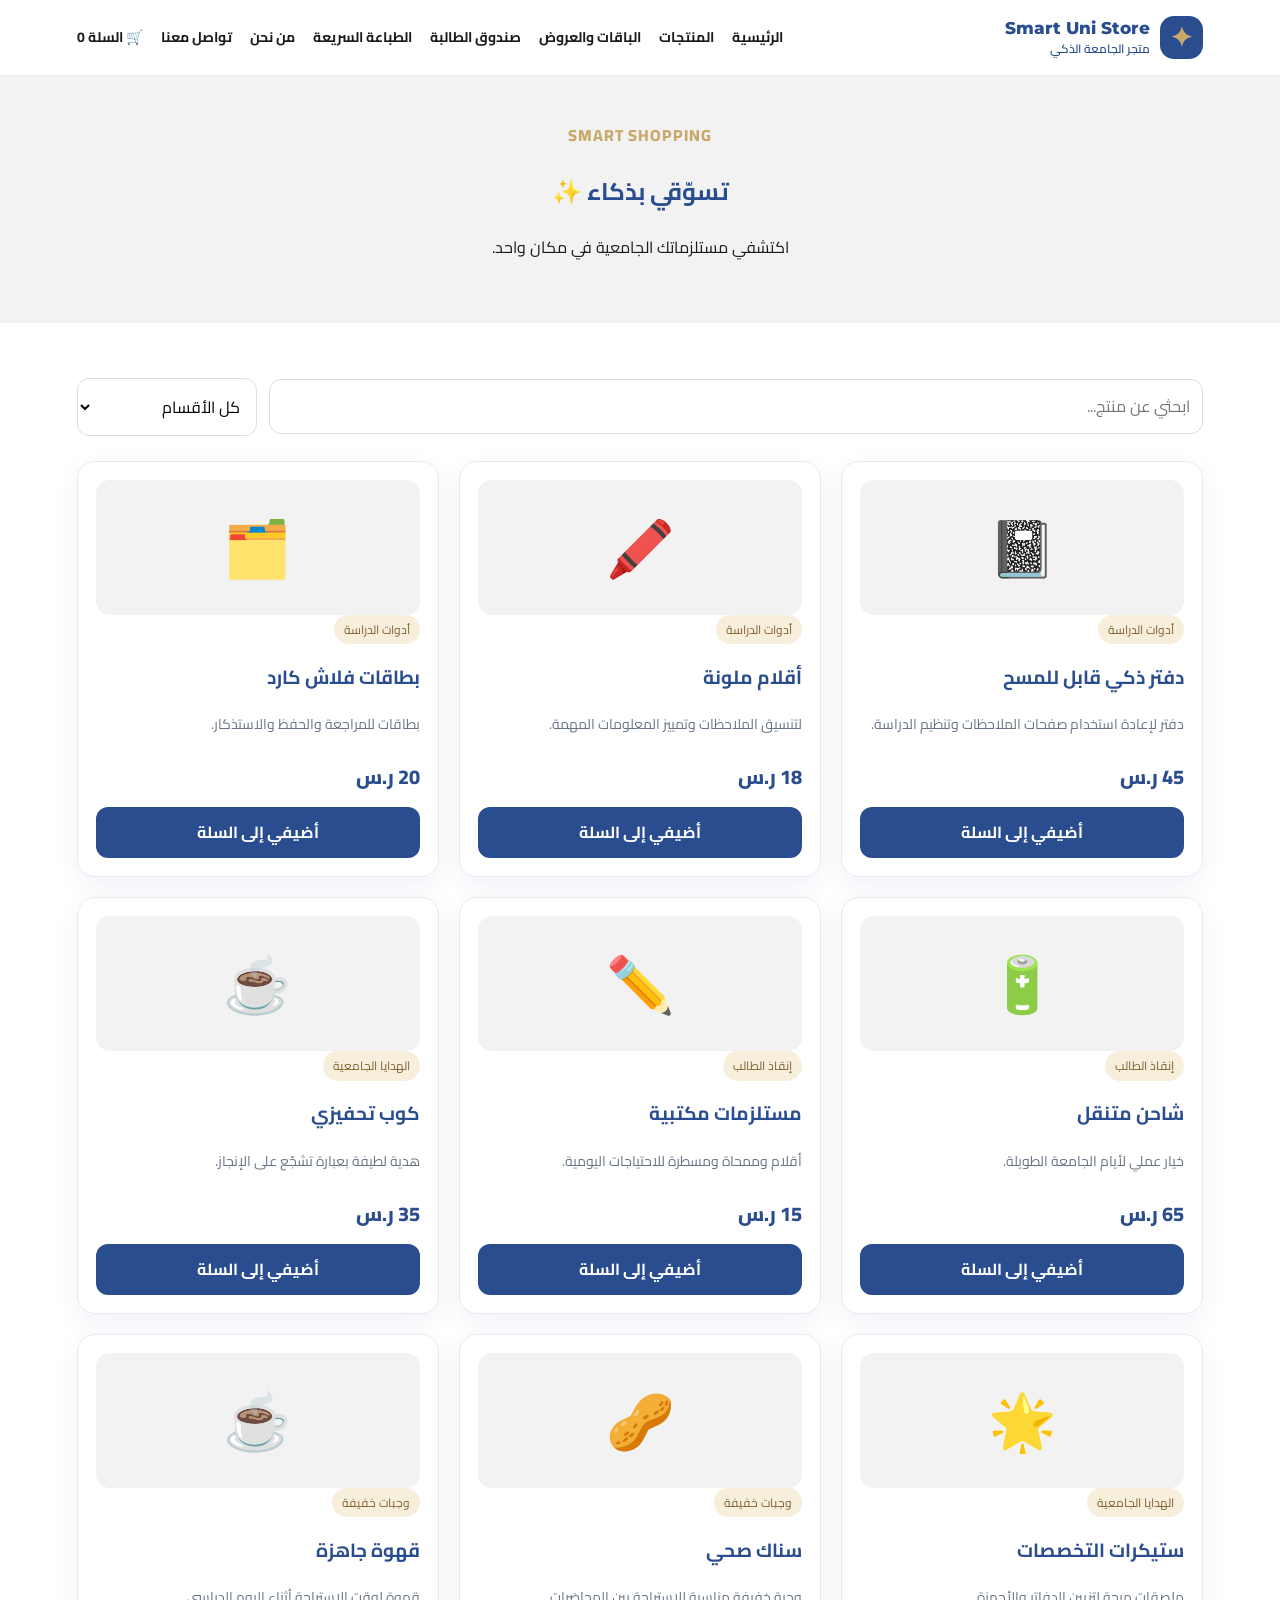
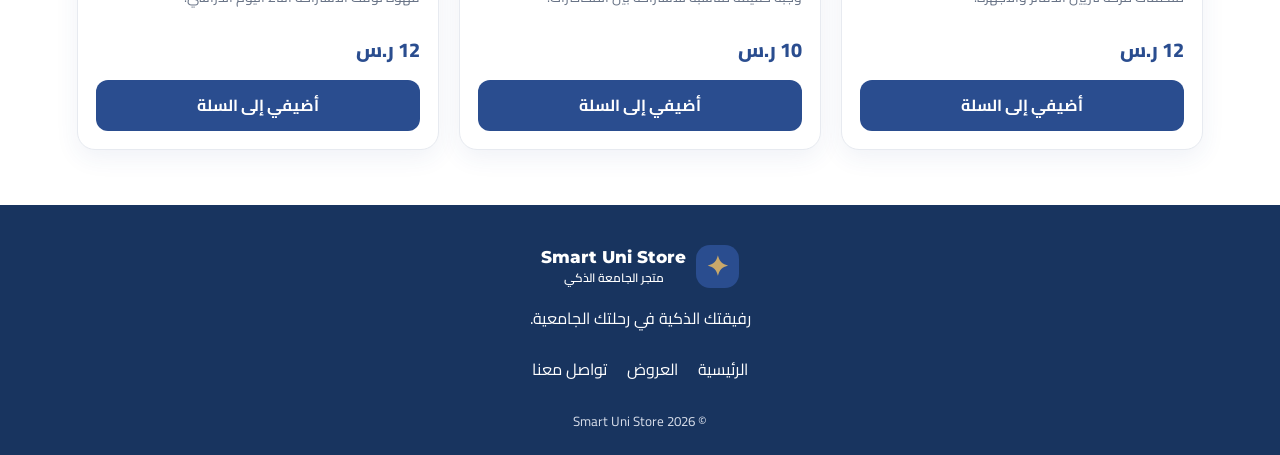
==== products.html @ 162b5b03 "Create products.html" ====
<!DOCTYPE html>
<html lang="ar" dir="rtl">
<head>
  <meta charset="UTF-8">
  <meta name="viewport" content="width=device-width, initial-scale=1">
  <title>المنتجات | Smart Uni Store</title>
  <link rel="stylesheet" href="style.css">
  <style>
    .products-intro {
      padding: 45px 6%;
      background: #F2F2F2;
      text-align: center;
    }
    .products-intro h1 { color: #2A4D8F; }
    .products-toolbar {
      display: flex;
      flex-wrap: wrap;
      gap: 12px;
      justify-content: space-between;
      align-items: center;
      margin-bottom: 25px;
    }
    .products-toolbar input,
    .products-toolbar select {
      padding: 12px;
      border: 1px solid #ddd;
      border-radius: 12px;
      background: white;
      min-width: 0;
    }
    .products-toolbar input { flex: 1; }
    .product-grid {
      display: grid;
      grid-template-columns: repeat(3, minmax(0, 1fr));
      gap: 20px;
    }
    .product-card {
      border: 1px solid #e7eaf0;
      border-radius: 18px;
      padding: 18px;
      box-shadow: 0 8px 25px rgba(42,77,143,.07);
      display: flex;
      flex-direction: column;
      background: white;
    }
    .product-picture {
      height: 135px;
      display: grid;
      place-items: center;
      background: #F2F2F2;
      border-radius: 14px;
      font-size: 55px;
    }
    .product-card h2 {
      color: #2A4D8F;
      font-size: 19px;
      margin-bottom: 4px;
    }
    .product-card p {
      color: #687386;
      font-size: 14px;
      flex: 1;
    }
    .product-price {
      color: #2A4D8F;
      font-size: 20px;
      font-weight: 800;
      margin: 8px 0 12px;
    }
    .add-cart {
      background: #2A4D8F;
      color: white;
      border: 0;
      padding: 11px;
      border-radius: 12px;
      cursor: pointer;
      font-weight: 700;
    }
    .add-cart:hover { background: #18345f; }
    .product-tag {
      color: #80602e;
      background: #f7eedc;
      border-radius: 20px;
      padding: 4px 10px;
      font-size: 12px;
      align-self: flex-start;
    }
    .empty-results {
      text-align: center;
      padding: 30px;
      color: #687386;
      display: none;
    }
    @media (max-width: 700px) {
      .product-grid { grid-template-columns: repeat(2,minmax(0,1fr)); gap: 12px; }
      .product-card { padding: 12px; }
      .product-picture { height: 105px; }
      .products-toolbar { align-items: stretch; }
      .products-toolbar select { width: 100%; }
    }
    @media (max-width: 360px) {
      .product-grid { grid-template-columns: 1fr; }
    }
  </style>
</head>
<body>
  <header class="site-header">
    <a class="brand" href="index.html">
      <span class="brand-icon">✦</span>
      <span>Smart Uni Store<small>متجر الجامعة الذكي</small></span>
    </a>
    <button class="menu-toggle" aria-label="فتح القائمة"
      aria-expanded="false" aria-controls="main-nav">☰</button>
    <nav id="main-nav">
      <a href="index.html">الرئيسية</a>
      <a href="products.html">المنتجات</a>
      <a href="offers.html">الباقات والعروض</a>
      <a href="box.html">صندوق الطالبة</a>
      <a href="printing.html">الطباعة السريعة</a>
      <a href="about.html">من نحن</a>
      <a href="contact.html">تواصل معنا</a>
      <a href="cart.html">🛒 السلة <span id="cart-count">0</span></a>
    </nav>
  </header>

  <main>
    <section class="products-intro">
      <span class="eyebrow">SMART SHOPPING</span>
      <h1>تسوّقي بذكاء ✨</h1>
      <p>اكتشفي مستلزماتك الجامعية في مكان واحد.</p>
    </section>

    <section class="section">
      <div class="products-toolbar">
        <input id="product-search" type="search"
          placeholder="ابحثي عن منتج..." aria-label="البحث عن منتج">
        <select id="category-filter" aria-label="تصفية حسب القسم">
          <option value="all">كل الأقسام</option>
          <option value="study">أدوات الدراسة الذكية</option>
          <option value="rescue">إنقاذ الطالب</option>
          <option value="gifts">الهدايا الجامعية</option>
          <option value="snacks">الوجبات الخفيفة</option>
        </select>
      </div>

      <div class="product-grid" id="product-grid">
        <article class="product-card" data-category="study" data-name="دفتر ذكي قابل للمسح">
          <div class="product-picture">📓</div>
          <span class="product-tag">أدوات الدراسة</span>
          <h2>دفتر ذكي قابل للمسح</h2>
          <p>دفتر لإعادة استخدام صفحات الملاحظات وتنظيم الدراسة.</p>
          <div class="product-price">45 ر.س</div>
          <button class="add-cart" data-id="smart-notebook" data-name="دفتر ذكي قابل للمسح" data-price="45">أضيفي إلى السلة</button>
        </article>

        <article class="product-card" data-category="study" data-name="أقلام ملونة">
          <div class="product-picture">🖍️</div>
          <span class="product-tag">أدوات الدراسة</span>
          <h2>أقلام ملونة</h2>
          <p>لتنسيق الملاحظات وتمييز المعلومات المهمة.</p>
          <div class="product-price">18 ر.س</div>
          <button class="add-cart" data-id="color-pens" data-name="أقلام ملونة" data-price="18">أضيفي إلى السلة</button>
        </article>

        <article class="product-card" data-category="study" data-name="بطاقات فلاش كارد">
          <div class="product-picture">🗂️</div>
          <span class="product-tag">أدوات الدراسة</span>
          <h2>بطاقات فلاش كارد</h2>
          <p>بطاقات للمراجعة والحفظ والاستذكار.</p>
          <div class="product-price">20 ر.س</div>
          <button class="add-cart" data-id="flashcards" data-name="بطاقات فلاش كارد" data-price="20">أضيفي إلى السلة</button>
        </article>

        <article class="product-card" data-category="rescue" data-name="شاحن متنقل">
          <div class="product-picture">🔋</div>
          <span class="product-tag">إنقاذ الطالب</span>
          <h2>شاحن متنقل</h2>
          <p>خيار عملي لأيام الجامعة الطويلة.</p>
          <div class="product-price">65 ر.س</div>
          <button class="add-cart" data-id="power-bank" data-name="شاحن متنقل" data-price="65">أضيفي إلى السلة</button>
        </article>

        <article class="product-card" data-category="rescue" data-name="مستلزمات مكتبية">
          <div class="product-picture">✏️</div>
          <span class="product-tag">إنقاذ الطالب</span>
          <h2>مستلزمات مكتبية</h2>
          <p>أقلام وممحاة ومسطرة للاحتياجات اليومية.</p>
          <div class="product-price">15 ر.س</div>
          <button class="add-cart" data-id="stationery-kit" data-name="مستلزمات مكتبية" data-price="15">أضيفي إلى السلة</button>
        </article>

        <article class="product-card" data-category="gifts" data-name="كوب تحفيزي">
          <div class="product-picture">☕</div>
          <span class="product-tag">الهدايا الجامعية</span>
          <h2>كوب تحفيزي</h2>
          <p>هدية لطيفة بعبارة تشجّع على الإنجاز.</p>
          <div class="product-price">35 ر.س</div>
          <button class="add-cart" data-id="motivational-mug" data-name="كوب تحفيزي" data-price="35">أضيفي إلى السلة</button>
        </article>

        <article class="product-card" data-category="gifts" data-name="ستيكرات التخصصات">
          <div class="product-picture">🌟</div>
          <span class="product-tag">الهدايا الجامعية</span>
          <h2>ستيكرات التخصصات</h2>
          <p>ملصقات مرحة لتزيين الدفاتر والأجهزة.</p>
          <div class="product-price">12 ر.س</div>
          <button class="add-cart" data-id="major-stickers" data-name="ستيكرات التخصصات" data-price="12">أضيفي إلى السلة</button>
        </article>

        <article class="product-card" data-category="snacks" data-name="سناك صحي">
          <div class="product-picture">🥜</div>
          <span class="product-tag">وجبات خفيفة</span>
          <h2>سناك صحي</h2>
          <p>وجبة خفيفة مناسبة للاستراحة بين المحاضرات.</p>
          <div class="product-price">10 ر.س</div>
          <button class="add-cart" data-id="healthy-snack" data-name="سناك صحي" data-price="10">أضيفي إلى السلة</button>
        </article>

        <article class="product-card" data-category="snacks" data-name="قهوة جاهزة">
          <div class="product-picture">☕</div>
          <span class="product-tag">وجبات خفيفة</span>
          <h2>قهوة جاهزة</h2>
          <p>قهوة لوقت الاستراحة أثناء اليوم الدراسي.</p>
          <div class="product-price">12 ر.س</div>
          <button class="add-cart" data-id="ready-coffee" data-name="قهوة جاهزة" data-price="12">أضيفي إلى السلة</button>
        </article>
      </div>
      <p id="empty-results" class="empty-results">لم نعثر على منتجات مطابقة لبحثك.</p>
    </section>
  </main>

  <footer class="site-footer">
    <a class="brand footer-brand" href="index.html">
      <span class="brand-icon">✦</span>
      <span>Smart Uni Store<small>متجر الجامعة الذكي</small></span>
    </a>
    <p>رفيقتك الذكية في رحلتك الجامعية.</p>
    <div class="footer-links">
      <a href="index.html">الرئيسية</a>
      <a href="offers.html">العروض</a>
      <a href="contact.html">تواصل معنا</a>
    </div>
    <small>© 2026 Smart Uni Store</small>
  </footer>

  <script src="script.js"></script>
  <script>
    const searchInput = document.getElementById("product-search");
    const categoryFilter = document.getElementById("category-filter");
    const productCards = [...document.querySelectorAll(".product-card")];
    const emptyResults = document.getElementById("empty-results");

    const params = new URLSearchParams(window.location.search);
    const initialCategory = params.get("category");
    if (["study", "rescue", "gifts", "snacks"].includes(initialCategory)) {
      categoryFilter.value = initialCategory;
    }

    function filterProducts() {
      const query = searchInput.value.trim().toLowerCase();
      const category = categoryFilter.value;
      let visible = 0;

      productCards.forEach(card => {
        const matchesName = card.dataset.name.toLowerCase().includes(query);
        const matchesCategory = category === "all" || card.dataset.category === category;
        card.hidden = !(matchesName && matchesCategory);
        if (!card.hidden) visible++;
      });

      emptyResults.style.display = visible ? "none" : "block";
    }

    searchInput.addEventListener("input", filterProducts);
    categoryFilter.addEventListener("change", filterProducts);
    filterProducts();
  </script>
</body>
</html>
---- style.css ----
@import url('https://fonts.googleapis.com/css2?family=Cairo:wght@400;500;600;700;800&family=Montserrat:wght@500;600;700&display=swap');

:root {
  --blue: #2A4D8F;
  --gold: #C9A86A;
  --gray: #F2F2F2;
  --ink: #1A1A1A;
  --white: #FFFFFF;
  --muted: #687386;
  --radius: 18px;
  --shadow: 0 8px 25px rgba(42, 77, 143, 0.08);
}

* {
  box-sizing: border-box;
}

html {
  scroll-behavior: smooth;
}

body {
  margin: 0;
  font-family: 'Cairo', sans-serif;
  background: var(--white);
  color: var(--ink);
  line-height: 1.8;
}

a {
  color: inherit;
  text-decoration: none;
}

button, input, textarea, select {
  font: inherit;
}

button, a {
  -webkit-tap-highlight-color: transparent;
}

.site-header {
  display: flex;
  align-items: center;
  justify-content: space-between;
  gap: 22px;
  padding: 16px 6%;
  background: var(--white);
  border-bottom: 1px solid #e9edf3;
  position: sticky;
  top: 0;
  z-index: 20;
}

.brand {
  display: inline-flex;
  align-items: center;
  gap: 10px;
  color: var(--blue);
  font-family: 'Montserrat', 'Cairo', sans-serif;
  font-size: 17px;
  font-weight: 800;
  line-height: 1.4;
}

.brand small {
  display: block;
  font-family: 'Cairo', sans-serif;
  font-size: 12px;
  font-weight: 600;
}

.brand-icon {
  display: grid;
  place-items: center;
  width: 43px;
  height: 43px;
  background: var(--blue);
  color: var(--gold);
  border-radius: 14px;
  font-size: 27px;
}

.site-header nav {
  display: flex;
  align-items: center;
  flex-wrap: wrap;
  gap: 18px;
  font-size: 14px;
  font-weight: 700;
}

.site-header nav a:hover,
.footer-links a:hover {
  color: var(--gold);
}

.menu-toggle {
  display: none;
  border: 0;
  background: var(--blue);
  color: white;
  border-radius: 10px;
  padding: 8px 12px;
  font-size: 22px;
  cursor: pointer;
}

.hero {
  display: grid;
  grid-template-columns: 1.2fr 0.8fr;
  align-items: center;
  gap: 35px;
  padding: 75px 8%;
  background: linear-gradient(125deg, #f2f2f2, #fffaf0);
  overflow: hidden;
}

.hero-content {
  max-width: 680px;
}

.eyebrow,
.section-heading > span {
  color: var(--gold);
  font-weight: 800;
  letter-spacing: 1px;
}

.hero h1 {
  color: var(--blue);
  font-size: clamp(28px, 4vw, 47px);
  line-height: 1.45;
  margin: 12px 0 0;
}

.hero h2 {
  color: var(--gold);
  font-size: clamp(28px, 4vw, 44px);
  margin: 0 0 12px;
}

.hero p {
  color: var(--muted);
  font-size: 17px;
  max-width: 570px;
}

.hero-art {
  min-height: 270px;
  border-radius: 35px;
  background: var(--blue);
  color: white;
  display: flex;
  align-items: center;
  justify-content: center;
  flex-wrap: wrap;
  gap: 20px;
  padding: 30px;
  box-shadow: var(--shadow);
}

.hero-art span {
  font-size: clamp(35px, 5vw, 65px);
}

.hero-art div {
  width: 100%;
  text-align: center;
  color: var(--gold);
  font-family: 'Montserrat', sans-serif;
  font-size: 21px;
  font-weight: 700;
  direction: ltr;
}

.btn {
  display: inline-flex;
  align-items: center;
  justify-content: center;
  padding: 12px 25px;
  border-radius: 30px;
  font-weight: 800;
  transition: transform .2s, box-shadow .2s;
}

.btn:hover {
  transform: translateY(-2px);
  box-shadow: var(--shadow);
}

.btn-gold {
  background: var(--gold);
  color: #fff;
}

.btn-light {
  background: white;
  color: var(--blue);
}

.section {
  padding: 55px 6%;
}

.section-heading {
  text-align: center;
  margin-bottom: 30px;
}

.section-heading h2 {
  color: var(--blue);
  font-size: 30px;
  margin: 4px 0;
}

.section-heading p {
  color: var(--muted);
  margin: 0;
}

.category-grid {
  display: grid;
  grid-template-columns: repeat(5, minmax(0, 1fr));
  gap: 16px;
}

.category-card {
  text-align: center;
  padding: 25px 14px;
  border: 1px solid #e7eaf0;
  background: white;
  border-radius: var(--radius);
  box-shadow: var(--shadow);
  transition: transform .2s, border-color .2s;
}

.category-card:hover {
  transform: translateY(-5px);
  border-color: var(--gold);
}

.category-card > span {
  display: block;
  font-size: 42px;
}

.category-card h3 {
  color: var(--blue);
  font-size: 16px;
  margin: 10px 0 5px;
}

.category-card p {
  color: var(--muted);
  font-size: 13px;
  margin: 0;
}

.offers-section {
  background: var(--gray);
}

.offer-grid {
  display: grid;
  grid-template-columns: repeat(3, minmax(0, 1fr));
  gap: 20px;
}

.offer-card {
  background: white;
  border-radius: var(--radius);
  padding: 28px;
  border-bottom: 4px solid var(--gold);
  box-shadow: var(--shadow);
}

.offer-card > span {
  font-size: 38px;
}

.offer-card h3 {
  color: var(--blue);
  margin: 8px 0;
}

.offer-card p {
  color: var(--muted);
}

.offer-card a {
  color: var(--blue);
  font-weight: 800;
}

.student-box {
  margin: 55px 6%;
  padding: 35px 6%;
  border-radius: 25px;
  background: var(--blue);
  color: white;
  display: flex;
  align-items: center;
  justify-content: space-between;
  gap: 25px;
}

.student-box h2 {
  font-size: 30px;
  margin: 8px 0;
}

.student-box p {
  color: #edf1fa;
}

.student-box > div:first-child > span {
  color: var(--gold);
  font-weight: 800;
}

.box-illustration {
  font-size: clamp(65px, 10vw, 115px);
}

.benefits {
  display: grid;
  grid-template-columns: repeat(3, minmax(0, 1fr));
  gap: 20px;
  text-align: center;
}

.benefits > div {
  padding: 20px;
}

.benefits span {
  font-size: 34px;
}

.benefits h3 {
  color: var(--blue);
}

.benefits p {
  color: var(--muted);
  font-size: 14px;
}

.site-footer {
  padding: 40px 6% 20px;
  background: #18345f;
  color: white;
  text-align: center;
}

.footer-brand {
  color: white;
  justify-content: center;
}

.footer-links {
  display: flex;
  flex-wrap: wrap;
  justify-content: center;
  gap: 20px;
  margin: 22px 0;
}

.site-footer > small {
  color: #d8deea;
}

@media (max-width: 1000px) {
  .site-header {
    padding: 14px 4%;
  }

  .site-header nav {
    gap: 12px;
  }

  .category-grid {
    grid-template-columns: repeat(3, minmax(0, 1fr));
  }

  .hero {
    padding: 55px 5%;
  }
}

@media (max-width: 700px) {
  .site-header {
    flex-wrap: wrap;
    gap: 12px;
  }

  .menu-toggle {
    display: block;
  }

  .site-header nav {
    display: none;
    flex-direction: column;
    align-items: stretch;
    width: 100%;
    gap: 0;
  }

  .site-header nav.open {
    display: flex;
  }

  .site-header nav a {
    padding: 10px 5px;
    border-top: 1px solid #e9edf3;
  }

  .hero {
    grid-template-columns: 1fr;
    padding: 40px 6%;
    gap: 25px;
  }

  .hero-art {
    min-height: 190px;
  }

  .section {
    padding: 40px 5%;
  }

  .category-grid {
    grid-template-columns: repeat(2, minmax(0, 1fr));
    gap: 12px;
  }

  .offer-grid,
  .benefits {
    grid-template-columns: 1fr;
  }

  .student-box {
    margin: 35px 5%;
    padding: 25px;
  }

  .student-box h2 {
    font-size: 23px;
  }

  .box-illustration {
    font-size: 55px;
  }
}

@media (max-width: 380px) {
  .brand {
    font-size: 14px;
  }

  .brand-icon {
    width: 36px;
    height: 36px;
  }

  .category-card {
    padding: 18px 8px;
  }
}
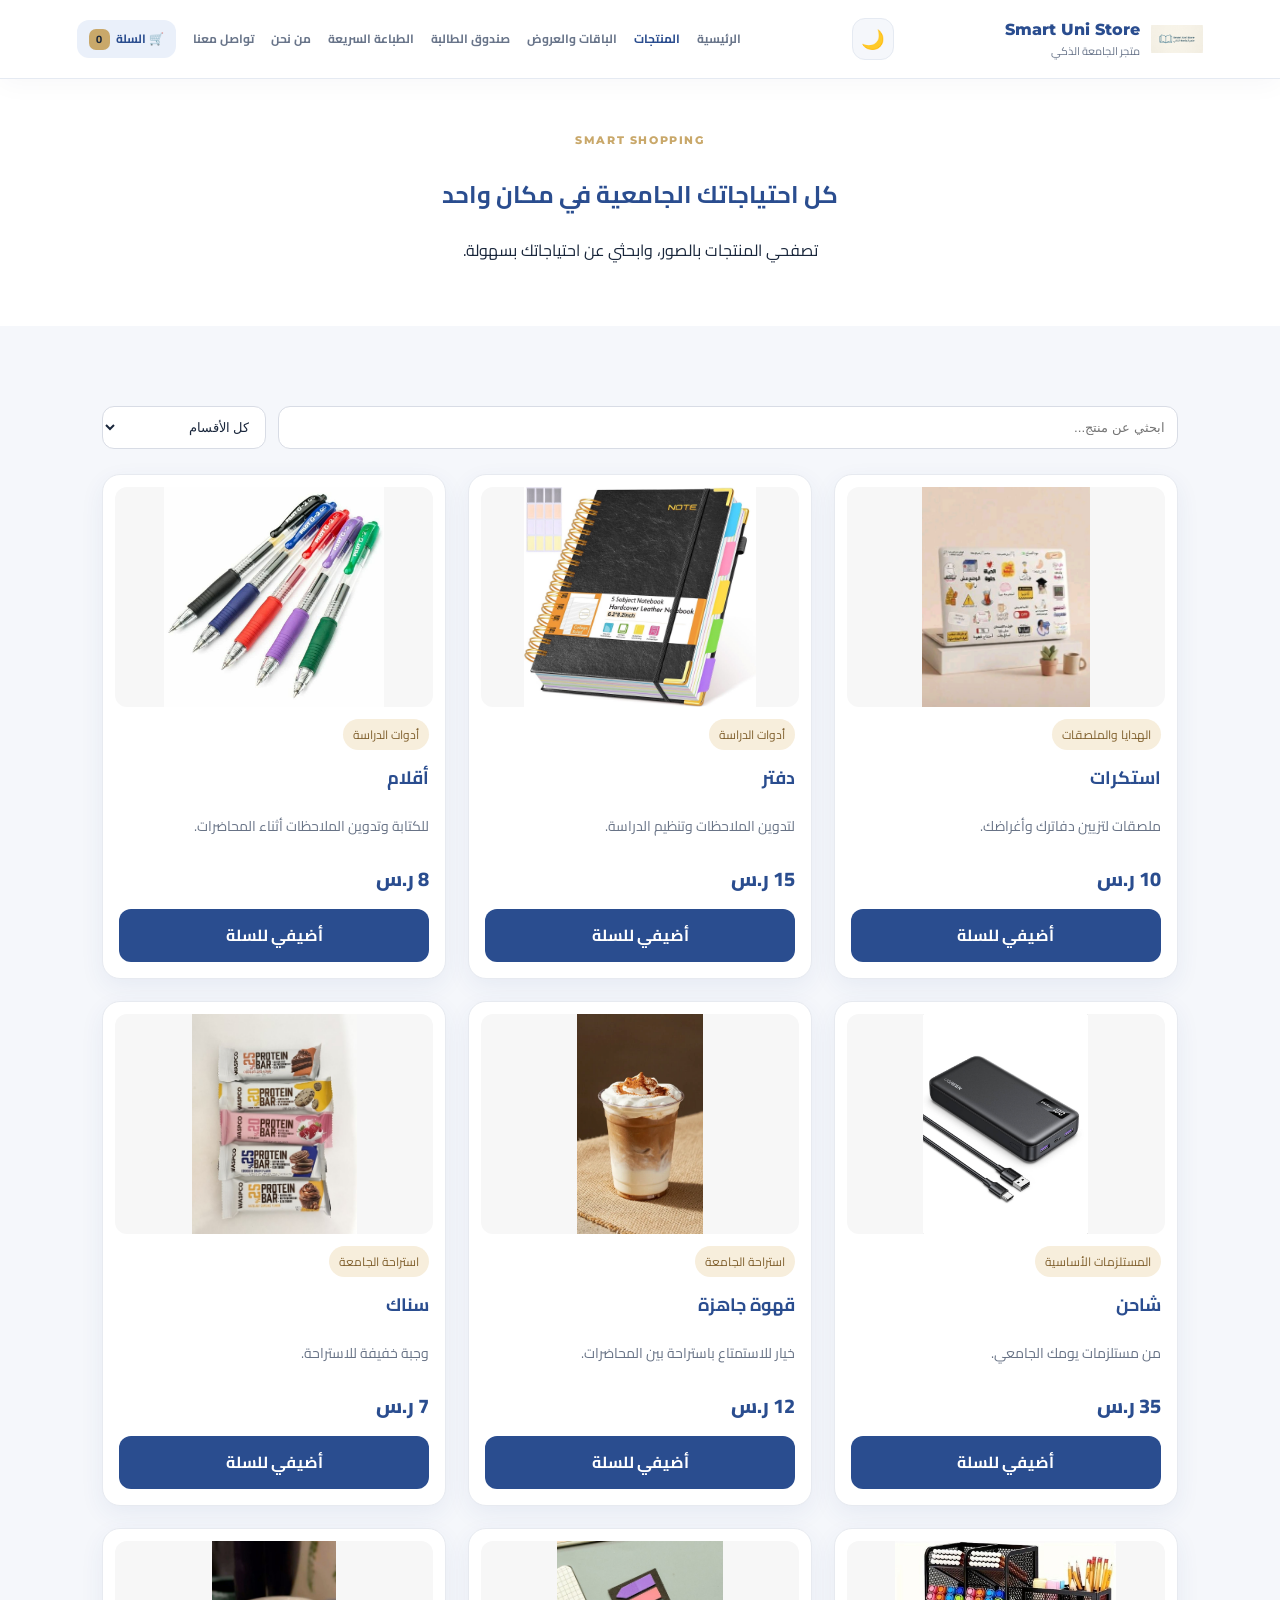
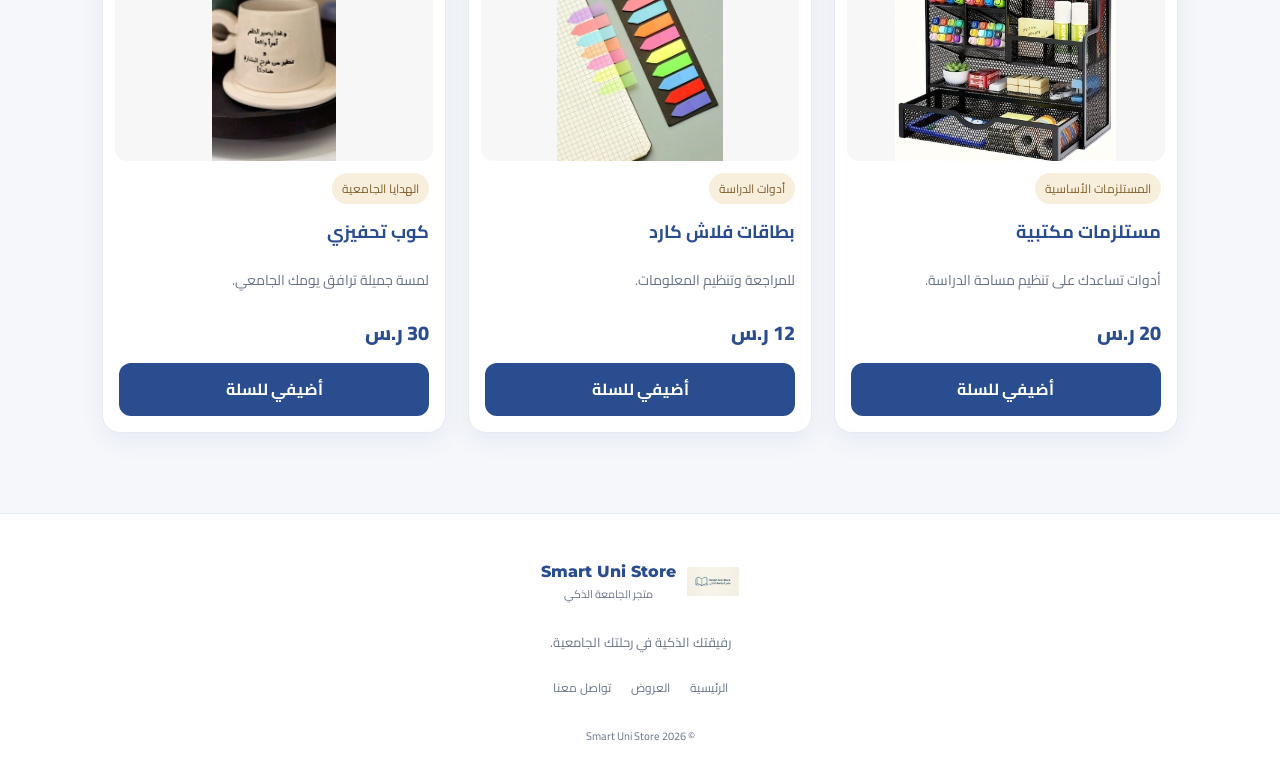
==== commit 89d698e1: "Update products.html" ====
--- a/products.html
+++ b/products.html
@@ -4,131 +4,152 @@
 <head>
   <meta charset="UTF-8">
   <meta name="viewport" content="width=device-width, initial-scale=1">
+  <meta name="theme-color" content="#2A4D8F">
   <title>المنتجات | Smart Uni Store</title>
   <link rel="stylesheet" href="style.css">
   <style>
     .products-intro {
       padding: 45px 6%;
-      background: #F2F2F2;
       text-align: center;
-    }
-    .products-intro h1 { color: #2A4D8F; }
+      background: var(--surface, #F2F2F2);
+    }
+    .products-intro h1 { color: var(--primary, #2A4D8F); }
     .products-toolbar {
       display: flex;
       flex-wrap: wrap;
       gap: 12px;
-      justify-content: space-between;
-      align-items: center;
       margin-bottom: 25px;
     }
     .products-toolbar input,
     .products-toolbar select {
+      box-sizing: border-box;
       padding: 12px;
-      border: 1px solid #ddd;
+      border: 1px solid #d8dce5;
       border-radius: 12px;
-      background: white;
+      background: var(--card-bg, #fff);
+      color: inherit;
       min-width: 0;
     }
     .products-toolbar input { flex: 1; }
     .product-grid {
       display: grid;
       grid-template-columns: repeat(3, minmax(0, 1fr));
-      gap: 20px;
+      gap: 22px;
     }
     .product-card {
+      min-width: 0;
+      overflow: hidden;
       border: 1px solid #e7eaf0;
       border-radius: 18px;
-      padding: 18px;
+      padding: 12px;
       box-shadow: 0 8px 25px rgba(42,77,143,.07);
       display: flex;
       flex-direction: column;
-      background: white;
-    }
-    .product-picture {
-      height: 135px;
-      display: grid;
-      place-items: center;
-      background: #F2F2F2;
-      border-radius: 14px;
-      font-size: 55px;
-    }
-    .product-card h2 {
-      color: #2A4D8F;
-      font-size: 19px;
-      margin-bottom: 4px;
-    }
-    .product-card p {
-      color: #687386;
-      font-size: 14px;
+      background: var(--card-bg, #fff);
+    }
+    .product-image {
+      width: 100%;
+      height: 220px;
+      object-fit: contain;
+      border-radius: 12px;
+      background: #f7f7f7;
+      display: block;
+    }
+    .product-info {
+      display: flex;
       flex: 1;
-    }
-    .product-price {
-      color: #2A4D8F;
-      font-size: 20px;
-      font-weight: 800;
-      margin: 8px 0 12px;
-    }
-    .add-cart {
-      background: #2A4D8F;
-      color: white;
-      border: 0;
-      padding: 11px;
-      border-radius: 12px;
-      cursor: pointer;
-      font-weight: 700;
-    }
-    .add-cart:hover { background: #18345f; }
+      flex-direction: column;
+      padding: 12px 4px 4px;
+    }
     .product-tag {
       color: #80602e;
       background: #f7eedc;
       border-radius: 20px;
-      padding: 4px 10px;
+      padding: 5px 10px;
       font-size: 12px;
       align-self: flex-start;
     }
+    .product-card h2 {
+      color: var(--primary, #2A4D8F);
+      font-size: 18px;
+      margin: 12px 0 5px;
+    }
+    .product-card p {
+      color: var(--text-muted, #687386);
+      font-size: 14px;
+      line-height: 1.8;
+      flex: 1;
+    }
+    .product-price {
+      color: var(--primary, #2A4D8F);
+      font-size: 20px;
+      font-weight: 800;
+      margin: 8px 0 12px;
+    }
+    .add-cart {
+      width: 100%;
+      background: #2A4D8F;
+      color: white;
+      border: 0;
+      padding: 12px;
+      border-radius: 12px;
+      cursor: pointer;
+      font-weight: 700;
+    }
+    .add-cart:hover { background: #18345f; }
     .empty-results {
       text-align: center;
       padding: 30px;
-      color: #687386;
       display: none;
     }
     @media (max-width: 700px) {
-      .product-grid { grid-template-columns: repeat(2,minmax(0,1fr)); gap: 12px; }
-      .product-card { padding: 12px; }
-      .product-picture { height: 105px; }
+      .product-grid { grid-template-columns: repeat(2, minmax(0, 1fr)); gap: 12px; }
+      .product-card { padding: 9px; }
+      .product-image { height: 155px; }
+      .product-card h2 { font-size: 16px; }
       .products-toolbar { align-items: stretch; }
       .products-toolbar select { width: 100%; }
     }
     @media (max-width: 360px) {
       .product-grid { grid-template-columns: 1fr; }
+      .product-image { height: 220px; }
     }
   </style>
 </head>
 <body>
   <header class="site-header">
-    <a class="brand" href="index.html">
-      <span class="brand-icon">✦</span>
-      <span>Smart Uni Store<small>متجر الجامعة الذكي</small></span>
+    <a class="brand" href="index.html" aria-label="Smart Uni Store الرئيسية">
+      <img src="IMG_2019.jpeg" alt="شعار المتجر" class="brand-logo">
+      <span class="brand-text">
+        <strong>Smart Uni Store</strong>
+        <small>متجر الجامعة الذكي</small>
+      </span>
     </a>
-    <button class="menu-toggle" aria-label="فتح القائمة"
-      aria-expanded="false" aria-controls="main-nav">☰</button>
+
+    <div class="header-actions">
+      <button id="theme-toggle" class="theme-toggle" type="button"
+        aria-label="تغيير المظهر" title="الوضع الداكن أو الفاتح">🌙</button>
+      <button class="menu-toggle" type="button" aria-label="فتح القائمة"
+        aria-expanded="false" aria-controls="main-nav">☰</button>
+    </div>
+
     <nav id="main-nav">
       <a href="index.html">الرئيسية</a>
-      <a href="products.html">المنتجات</a>
+      <a href="products.html" aria-current="page">المنتجات</a>
       <a href="offers.html">الباقات والعروض</a>
       <a href="box.html">صندوق الطالبة</a>
       <a href="printing.html">الطباعة السريعة</a>
       <a href="about.html">من نحن</a>
       <a href="contact.html">تواصل معنا</a>
-      <a href="cart.html">🛒 السلة <span id="cart-count">0</span></a>
+      <a href="cart.html" class="cart-link">🛒 السلة <span id="cart-count">0</span></a>
     </nav>
   </header>
 
   <main>
     <section class="products-intro">
       <span class="eyebrow">SMART SHOPPING</span>
-      <h1>تسوّقي بذكاء ✨</h1>
-      <p>اكتشفي مستلزماتك الجامعية في مكان واحد.</p>
+      <h1>كل احتياجاتك الجامعية في مكان واحد</h1>
+      <p>تصفحي المنتجات بالصور، وابحثي عن احتياجاتك بسهولة.</p>
     </section>
 
     <section class="section">
@@ -137,103 +158,125 @@
           placeholder="ابحثي عن منتج..." aria-label="البحث عن منتج">
         <select id="category-filter" aria-label="تصفية حسب القسم">
           <option value="all">كل الأقسام</option>
-          <option value="study">أدوات الدراسة الذكية</option>
-          <option value="rescue">إنقاذ الطالب</option>
-          <option value="gifts">الهدايا الجامعية</option>
-          <option value="snacks">الوجبات الخفيفة</option>
+          <option value="study">أدوات الدراسة</option>
+          <option value="rescue">المستلزمات الأساسية</option>
+          <option value="gifts">الهدايا والملصقات</option>
+          <option value="snacks">استراحة الجامعة</option>
         </select>
       </div>
 
       <div class="product-grid" id="product-grid">
-        <article class="product-card" data-category="study" data-name="دفتر ذكي قابل للمسح">
-          <div class="product-picture">📓</div>
-          <span class="product-tag">أدوات الدراسة</span>
-          <h2>دفتر ذكي قابل للمسح</h2>
-          <p>دفتر لإعادة استخدام صفحات الملاحظات وتنظيم الدراسة.</p>
-          <div class="product-price">45 ر.س</div>
-          <button class="add-cart" data-id="smart-notebook" data-name="دفتر ذكي قابل للمسح" data-price="45">أضيفي إلى السلة</button>
-        </article>
-
-        <article class="product-card" data-category="study" data-name="أقلام ملونة">
-          <div class="product-picture">🖍️</div>
-          <span class="product-tag">أدوات الدراسة</span>
-          <h2>أقلام ملونة</h2>
-          <p>لتنسيق الملاحظات وتمييز المعلومات المهمة.</p>
-          <div class="product-price">18 ر.س</div>
-          <button class="add-cart" data-id="color-pens" data-name="أقلام ملونة" data-price="18">أضيفي إلى السلة</button>
+        <article class="product-card" data-category="gifts" data-name="استكرات">
+          <img class="product-image" src="IMG_2030.jpeg" alt="استكرات" loading="lazy">
+          <div class="product-info">
+            <span class="product-tag">الهدايا والملصقات</span>
+            <h2>استكرات</h2>
+            <p>ملصقات لتزيين دفاترك وأغراضك.</p>
+            <div class="product-price">10 ر.س</div>
+            <button class="add-cart" data-id="stickers" data-name="استكرات" data-price="10">أضيفي للسلة</button>
+          </div>
+        </article>
+
+        <article class="product-card" data-category="study" data-name="دفتر">
+          <img class="product-image" src="IMG_2029.jpeg" alt="دفتر" loading="lazy">
+          <div class="product-info">
+            <span class="product-tag">أدوات الدراسة</span>
+            <h2>دفتر</h2>
+            <p>لتدوين الملاحظات وتنظيم الدراسة.</p>
+            <div class="product-price">15 ر.س</div>
+            <button class="add-cart" data-id="notebook" data-name="دفتر" data-price="15">أضيفي للسلة</button>
+          </div>
+        </article>
+
+        <article class="product-card" data-category="study" data-name="أقلام">
+          <img class="product-image" src="IMG_2028.jpeg" alt="أقلام" loading="lazy">
+          <div class="product-info">
+            <span class="product-tag">أدوات الدراسة</span>
+            <h2>أقلام</h2>
+            <p>للكتابة وتدوين الملاحظات أثناء المحاضرات.</p>
+            <div class="product-price">8 ر.س</div>
+            <button class="add-cart" data-id="pens" data-name="أقلام" data-price="8">أضيفي للسلة</button>
+          </div>
+        </article>
+
+        <article class="product-card" data-category="rescue" data-name="شاحن">
+          <img class="product-image" src="IMG_2027.jpeg" alt="شاحن" loading="lazy">
+          <div class="product-info">
+            <span class="product-tag">المستلزمات الأساسية</span>
+            <h2>شاحن</h2>
+            <p>من مستلزمات يومك الجامعي.</p>
+            <div class="product-price">35 ر.س</div>
+            <button class="add-cart" data-id="charger" data-name="شاحن" data-price="35">أضيفي للسلة</button>
+          </div>
+        </article>
+
+        <article class="product-card" data-category="snacks" data-name="قهوة جاهزة">
+          <img class="product-image" src="IMG_2026.jpeg" alt="قهوة جاهزة" loading="lazy">
+          <div class="product-info">
+            <span class="product-tag">استراحة الجامعة</span>
+            <h2>قهوة جاهزة</h2>
+            <p>خيار للاستمتاع باستراحة بين المحاضرات.</p>
+            <div class="product-price">12 ر.س</div>
+            <button class="add-cart" data-id="ready-coffee" data-name="قهوة جاهزة" data-price="12">أضيفي للسلة</button>
+          </div>
+        </article>
+
+        <article class="product-card" data-category="snacks" data-name="سناك">
+          <img class="product-image" src="IMG_2025.jpeg" alt="سناك" loading="lazy">
+          <div class="product-info">
+            <span class="product-tag">استراحة الجامعة</span>
+            <h2>سناك</h2>
+            <p>وجبة خفيفة للاستراحة.</p>
+            <div class="product-price">7 ر.س</div>
+            <button class="add-cart" data-id="snack" data-name="سناك" data-price="7">أضيفي للسلة</button>
+          </div>
+        </article>
+
+        <article class="product-card" data-category="rescue" data-name="مستلزمات مكتبية">
+          <img class="product-image" src="IMG_2024.jpeg" alt="مستلزمات مكتبية" loading="lazy">
+          <div class="product-info">
+            <span class="product-tag">المستلزمات الأساسية</span>
+            <h2>مستلزمات مكتبية</h2>
+            <p>أدوات تساعدك على تنظيم مساحة الدراسة.</p>
+            <div class="product-price">20 ر.س</div>
+            <button class="add-cart" data-id="office-supplies" data-name="مستلزمات مكتبية" data-price="20">أضيفي للسلة</button>
+          </div>
         </article>
 
         <article class="product-card" data-category="study" data-name="بطاقات فلاش كارد">
-          <div class="product-picture">🗂️</div>
-          <span class="product-tag">أدوات الدراسة</span>
-          <h2>بطاقات فلاش كارد</h2>
-          <p>بطاقات للمراجعة والحفظ والاستذكار.</p>
-          <div class="product-price">20 ر.س</div>
-          <button class="add-cart" data-id="flashcards" data-name="بطاقات فلاش كارد" data-price="20">أضيفي إلى السلة</button>
-        </article>
-
-        <article class="product-card" data-category="rescue" data-name="شاحن متنقل">
-          <div class="product-picture">🔋</div>
-          <span class="product-tag">إنقاذ الطالب</span>
-          <h2>شاحن متنقل</h2>
-          <p>خيار عملي لأيام الجامعة الطويلة.</p>
-          <div class="product-price">65 ر.س</div>
-          <button class="add-cart" data-id="power-bank" data-name="شاحن متنقل" data-price="65">أضيفي إلى السلة</button>
-        </article>
-
-        <article class="product-card" data-category="rescue" data-name="مستلزمات مكتبية">
-          <div class="product-picture">✏️</div>
-          <span class="product-tag">إنقاذ الطالب</span>
-          <h2>مستلزمات مكتبية</h2>
-          <p>أقلام وممحاة ومسطرة للاحتياجات اليومية.</p>
-          <div class="product-price">15 ر.س</div>
-          <button class="add-cart" data-id="stationery-kit" data-name="مستلزمات مكتبية" data-price="15">أضيفي إلى السلة</button>
+          <img class="product-image" src="IMG_2023.jpeg" alt="بطاقات فلاش كارد" loading="lazy">
+          <div class="product-info">
+            <span class="product-tag">أدوات الدراسة</span>
+            <h2>بطاقات فلاش كارد</h2>
+            <p>للمراجعة وتنظيم المعلومات.</p>
+            <div class="product-price">12 ر.س</div>
+            <button class="add-cart" data-id="flash-cards" data-name="بطاقات فلاش كارد" data-price="12">أضيفي للسلة</button>
+          </div>
         </article>
 
         <article class="product-card" data-category="gifts" data-name="كوب تحفيزي">
-          <div class="product-picture">☕</div>
-          <span class="product-tag">الهدايا الجامعية</span>
-          <h2>كوب تحفيزي</h2>
-          <p>هدية لطيفة بعبارة تشجّع على الإنجاز.</p>
-          <div class="product-price">35 ر.س</div>
-          <button class="add-cart" data-id="motivational-mug" data-name="كوب تحفيزي" data-price="35">أضيفي إلى السلة</button>
-        </article>
-
-        <article class="product-card" data-category="gifts" data-name="ستيكرات التخصصات">
-          <div class="product-picture">🌟</div>
-          <span class="product-tag">الهدايا الجامعية</span>
-          <h2>ستيكرات التخصصات</h2>
-          <p>ملصقات مرحة لتزيين الدفاتر والأجهزة.</p>
-          <div class="product-price">12 ر.س</div>
-          <button class="add-cart" data-id="major-stickers" data-name="ستيكرات التخصصات" data-price="12">أضيفي إلى السلة</button>
-        </article>
-
-        <article class="product-card" data-category="snacks" data-name="سناك صحي">
-          <div class="product-picture">🥜</div>
-          <span class="product-tag">وجبات خفيفة</span>
-          <h2>سناك صحي</h2>
-          <p>وجبة خفيفة مناسبة للاستراحة بين المحاضرات.</p>
-          <div class="product-price">10 ر.س</div>
-          <button class="add-cart" data-id="healthy-snack" data-name="سناك صحي" data-price="10">أضيفي إلى السلة</button>
-        </article>
-
-        <article class="product-card" data-category="snacks" data-name="قهوة جاهزة">
-          <div class="product-picture">☕</div>
-          <span class="product-tag">وجبات خفيفة</span>
-          <h2>قهوة جاهزة</h2>
-          <p>قهوة لوقت الاستراحة أثناء اليوم الدراسي.</p>
-          <div class="product-price">12 ر.س</div>
-          <button class="add-cart" data-id="ready-coffee" data-name="قهوة جاهزة" data-price="12">أضيفي إلى السلة</button>
+          <img class="product-image" src="IMG_1833.jpeg" alt="كوب تحفيزي" loading="lazy">
+          <div class="product-info">
+            <span class="product-tag">الهدايا الجامعية</span>
+            <h2>كوب تحفيزي</h2>
+            <p>لمسة جميلة ترافق يومك الجامعي.</p>
+            <div class="product-price">30 ر.س</div>
+            <button class="add-cart" data-id="motivational-mug" data-name="كوب تحفيزي" data-price="30">أضيفي للسلة</button>
+          </div>
         </article>
       </div>
+
       <p id="empty-results" class="empty-results">لم نعثر على منتجات مطابقة لبحثك.</p>
     </section>
   </main>
 
   <footer class="site-footer">
     <a class="brand footer-brand" href="index.html">
-      <span class="brand-icon">✦</span>
-      <span>Smart Uni Store<small>متجر الجامعة الذكي</small></span>
+      <img src="IMG_2019.jpeg" alt="شعار المتجر" class="brand-logo">
+      <span class="brand-text">
+        <strong>Smart Uni Store</strong>
+        <small>متجر الجامعة الذكي</small>
+      </span>
     </a>
     <p>رفيقتك الذكية في رحلتك الجامعية.</p>
     <div class="footer-links">
@@ -248,7 +291,7 @@
   <script>
     const searchInput = document.getElementById("product-search");
     const categoryFilter = document.getElementById("category-filter");
-    const productCards = [...document.querySelectorAll(".product-card")];
+    const productCards = [...document.querySelectorAll("#product-grid .product-card")];
     const emptyResults = document.getElementById("empty-results");
 
     const params = new URLSearchParams(window.location.search);
--- a/style.css
+++ b/style.css
@@ -1,15 +1,30 @@
 
-@import url('https://fonts.googleapis.com/css2?family=Cairo:wght@400;500;600;700;800&family=Montserrat:wght@500;600;700&display=swap');
+@import url('https://fonts.googleapis.com/css2?family=Cairo:wght@400;500;600;700;800;900&family=Montserrat:wght@500;600;700;800&display=swap');
 
 :root {
+  color-scheme: light;
   --blue: #2A4D8F;
+  --blue-dark: #193563;
   --gold: #C9A86A;
-  --gray: #F2F2F2;
-  --ink: #1A1A1A;
-  --white: #FFFFFF;
-  --muted: #687386;
-  --radius: 18px;
-  --shadow: 0 8px 25px rgba(42, 77, 143, 0.08);
+  --bg: #F5F7FB;
+  --surface: #FFFFFF;
+  --text: #19263B;
+  --muted: #69758A;
+  --border: #E5EAF2;
+  --soft: #EAF0FA;
+  --shadow: 0 15px 45px rgba(29, 52, 91, .08);
+  --radius: 22px;
+}
+
+body.dark-mode {
+  color-scheme: dark;
+  --bg: #101722;
+  --surface: #192333;
+  --text: #F1F5FC;
+  --muted: #A8B5C9;
+  --border: #2D3A4E;
+  --soft: #222F43;
+  --shadow: 0 15px 45px rgba(0, 0, 0, .2);
 }
 
 * {
@@ -22,10 +37,11 @@
 
 body {
   margin: 0;
+  background: var(--bg);
+  color: var(--text);
   font-family: 'Cairo', sans-serif;
-  background: var(--white);
-  color: var(--ink);
   line-height: 1.8;
+  transition: background .25s, color .25s;
 }
 
 a {
@@ -33,7 +49,7 @@
   text-decoration: none;
 }
 
-button, input, textarea, select {
+button {
   font: inherit;
 }
 
@@ -42,158 +58,207 @@
 }
 
 .site-header {
+  position: sticky;
+  top: 0;
+  z-index: 100;
   display: flex;
   align-items: center;
   justify-content: space-between;
   gap: 22px;
-  padding: 16px 6%;
-  background: var(--white);
-  border-bottom: 1px solid #e9edf3;
-  position: sticky;
-  top: 0;
-  z-index: 20;
+  padding: 13px 6%;
+  background: var(--surface);
+  border-bottom: 1px solid var(--border);
+  box-shadow: 0 5px 25px rgba(20, 40, 75, .035);
 }
 
 .brand {
   display: inline-flex;
   align-items: center;
-  gap: 10px;
+  gap: 11px;
+  flex-shrink: 0;
+}
+
+.brand-logo {
+  width: 52px;
+  height: 52px;
+  object-fit: contain;
+  border-radius: 15px;
+  background: white;
+}
+
+.brand-text {
+  display: flex;
+  flex-direction: column;
+  line-height: 1.35;
+}
+
+.brand-text strong {
   color: var(--blue);
-  font-family: 'Montserrat', 'Cairo', sans-serif;
-  font-size: 17px;
+  font-family: 'Montserrat', sans-serif;
+  font-size: 16px;
   font-weight: 800;
+  direction: ltr;
+}
+
+.brand-text small {
+  margin-top: 4px;
+  color: var(--muted);
+  font-size: 11px;
+}
+
+.header-actions {
+  display: flex;
+  align-items: center;
+  gap: 9px;
+}
+
+#main-nav {
+  display: flex;
+  align-items: center;
+  gap: 17px;
+}
+
+#main-nav > a {
+  color: var(--muted);
+  font-size: 12px;
+  font-weight: 700;
+  white-space: nowrap;
+  transition: color .2s;
+}
+
+#main-nav > a:hover,
+#main-nav > a[aria-current="page"] {
+  color: var(--blue);
+}
+
+#main-nav .cart-link {
+  padding: 8px 12px;
+  background: var(--soft);
+  border-radius: 12px;
+  color: var(--blue);
+}
+
+#cart-count {
+  display: inline-grid;
+  place-items: center;
+  min-width: 21px;
+  height: 21px;
+  margin-right: 3px;
+  padding: 0 5px;
+  border-radius: 7px;
+  background: var(--gold);
+  color: #19263B;
+  font-size: 11px;
+}
+
+.theme-toggle,
+.menu-toggle {
+  display: inline-grid;
+  place-items: center;
+  width: 42px;
+  height: 42px;
+  border: 1px solid var(--border);
+  border-radius: 13px;
+  background: var(--bg);
+  color: var(--text);
+  cursor: pointer;
+}
+
+.theme-toggle {
+  font-size: 19px;
+}
+
+.menu-toggle {
+  display: none;
+  font-size: 22px;
+}
+
+.hero {
+  position: relative;
+  display: grid;
+  grid-template-columns: 1.05fr .95fr;
+  align-items: center;
+  gap: 45px;
+  min-height: 540px;
+  padding: 75px 9%;
+  overflow: hidden;
+  background:
+    radial-gradient(ellipse at 90% 5%, rgba(201, 168, 106, .19), transparent 34%),
+    linear-gradient(135deg, var(--surface), var(--bg));
+}
+
+.hero::before {
+  position: absolute;
+  top: -150px;
+  left: -120px;
+  width: 400px;
+  height: 400px;
+  border: 1px solid rgba(42, 77, 143, .12);
+  border-radius: 50%;
+  content: "";
+}
+
+.eyebrow,
+.section-kicker {
+  display: inline-block;
+  color: var(--gold);
+  font-family: 'Montserrat', sans-serif;
+  font-size: 11px;
+  font-weight: 800;
+  letter-spacing: 1.6px;
+}
+
+.hero h1 {
+  margin: 18px 0 0;
+  font-size: clamp(36px, 4.5vw, 59px);
+  font-weight: 900;
   line-height: 1.4;
-}
-
-.brand small {
-  display: block;
-  font-family: 'Cairo', sans-serif;
-  font-size: 12px;
-  font-weight: 600;
-}
-
-.brand-icon {
-  display: grid;
-  place-items: center;
-  width: 43px;
-  height: 43px;
-  background: var(--blue);
+  letter-spacing: -1.5px;
+}
+
+.hero h1 span,
+.section-heading h2 span,
+.student-box h2 span,
+.closing-banner h2 span {
   color: var(--gold);
-  border-radius: 14px;
-  font-size: 27px;
-}
-
-.site-header nav {
+}
+
+.hero-content > p {
+  max-width: 520px;
+  margin: 20px 0 25px;
+  color: var(--muted);
+  font-size: 15px;
+  line-height: 2.1;
+}
+
+.hero-actions {
   display: flex;
   align-items: center;
   flex-wrap: wrap;
   gap: 18px;
-  font-size: 14px;
-  font-weight: 700;
-}
-
-.site-header nav a:hover,
-.footer-links a:hover {
-  color: var(--gold);
-}
-
-.menu-toggle {
-  display: none;
-  border: 0;
-  background: var(--blue);
-  color: white;
-  border-radius: 10px;
-  padding: 8px 12px;
-  font-size: 22px;
-  cursor: pointer;
-}
-
-.hero {
-  display: grid;
-  grid-template-columns: 1.2fr 0.8fr;
-  align-items: center;
-  gap: 35px;
-  padding: 75px 8%;
-  background: linear-gradient(125deg, #f2f2f2, #fffaf0);
-  overflow: hidden;
-}
-
-.hero-content {
-  max-width: 680px;
-}
-
-.eyebrow,
-.section-heading > span {
-  color: var(--gold);
-  font-weight: 800;
-  letter-spacing: 1px;
-}
-
-.hero h1 {
-  color: var(--blue);
-  font-size: clamp(28px, 4vw, 47px);
-  line-height: 1.45;
-  margin: 12px 0 0;
-}
-
-.hero h2 {
-  color: var(--gold);
-  font-size: clamp(28px, 4vw, 44px);
-  margin: 0 0 12px;
-}
-
-.hero p {
-  color: var(--muted);
-  font-size: 17px;
-  max-width: 570px;
-}
-
-.hero-art {
-  min-height: 270px;
-  border-radius: 35px;
-  background: var(--blue);
-  color: white;
-  display: flex;
-  align-items: center;
-  justify-content: center;
-  flex-wrap: wrap;
-  gap: 20px;
-  padding: 30px;
-  box-shadow: var(--shadow);
-}
-
-.hero-art span {
-  font-size: clamp(35px, 5vw, 65px);
-}
-
-.hero-art div {
-  width: 100%;
-  text-align: center;
-  color: var(--gold);
-  font-family: 'Montserrat', sans-serif;
-  font-size: 21px;
-  font-weight: 700;
-  direction: ltr;
 }
 
 .btn {
   display: inline-flex;
   align-items: center;
   justify-content: center;
-  padding: 12px 25px;
-  border-radius: 30px;
+  gap: 12px;
+  min-height: 49px;
+  padding: 12px 23px;
+  border: 0;
+  border-radius: 14px;
   font-weight: 800;
   transition: transform .2s, box-shadow .2s;
 }
 
 .btn:hover {
-  transform: translateY(-2px);
+  transform: translateY(-3px);
   box-shadow: var(--shadow);
 }
 
 .btn-gold {
   background: var(--gold);
-  color: #fff;
+  color: #19263B;
 }
 
 .btn-light {
@@ -201,235 +266,561 @@
   color: var(--blue);
 }
 
+.hero-secondary {
+  color: var(--text);
+  font-size: 13px;
+  font-weight: 800;
+}
+
+.hero-highlights {
+  display: flex;
+  flex-wrap: wrap;
+  gap: 17px;
+  margin-top: 28px;
+  color: var(--muted);
+  font-size: 11px;
+}
+
+.hero-art {
+  position: relative;
+  display: grid;
+  place-items: center;
+  min-height: 355px;
+  border: 1px solid rgba(255, 255, 255, .4);
+  border-radius: 35px;
+  background: linear-gradient(145deg, #2A4D8F, #172C51);
+  box-shadow: 0 30px 75px rgba(29, 52, 91, .22);
+  overflow: hidden;
+  isolation: isolate;
+}
+
+.hero-art::before,
+.hero-art::after {
+  position: absolute;
+  z-index: -1;
+  border: 1px solid rgba(255, 255, 255, .13);
+  border-radius: 50%;
+  content: "";
+}
+
+.hero-art::before {
+  width: 320px;
+  height: 320px;
+}
+
+.hero-art::after {
+  width: 230px;
+  height: 230px;
+}
+
+.hero-orbit {
+  position: absolute;
+  width: 270px;
+  height: 270px;
+  border: 1px dashed rgba(201, 168, 106, .55);
+  border-radius: 50%;
+}
+
+.orbit-two {
+  width: 190px;
+  height: 190px;
+  border-style: solid;
+  border-color: rgba(255, 255, 255, .14);
+}
+
+.hero-product {
+  position: absolute;
+  display: grid;
+  place-items: center;
+  width: 104px;
+  height: 104px;
+  border: 1px solid rgba(255, 255, 255, .6);
+  border-radius: 28px;
+  background: #FFFFFF;
+  box-shadow: 0 18px 40px rgba(0, 0, 0, .18);
+  font-size: 48px;
+}
+
+.product-book {
+  top: 57px;
+  right: 52px;
+  transform: rotate(9deg);
+}
+
+.product-coffee {
+  bottom: 80px;
+  left: 47px;
+  transform: rotate(-9deg);
+}
+
+.product-pencil {
+  top: 106px;
+  left: 56px;
+  width: 78px;
+  height: 78px;
+  font-size: 35px;
+  transform: rotate(-12deg);
+}
+
+.hero-sticker {
+  position: absolute;
+  right: 50%;
+  bottom: 87px;
+  display: grid;
+  place-items: center;
+  width: 104px;
+  height: 104px;
+  border: 3px solid #172C51;
+  border-radius: 50%;
+  background: var(--gold);
+  color: #19263B;
+  font-family: 'Montserrat', sans-serif;
+  font-size: 15px;
+  font-weight: 900;
+  line-height: 1.35;
+  text-align: center;
+  transform: translateX(50%) rotate(-10deg);
+}
+
+.hero-art-caption {
+  position: absolute;
+  right: 0;
+  bottom: 0;
+  left: 0;
+  display: flex;
+  flex-direction: column;
+  gap: 3px;
+  padding: 14px 20px;
+  background: rgba(9, 23, 45, .55);
+  color: white;
+  text-align: center;
+}
+
+.hero-art-caption span {
+  color: var(--gold);
+  font-family: 'Montserrat', sans-serif;
+  font-size: 9px;
+  letter-spacing: 2px;
+}
+
+.hero-art-caption strong {
+  font-size: 13px;
+}
+
 .section {
-  padding: 55px 6%;
+  padding: 80px 8%;
 }
 
 .section-heading {
+  max-width: 650px;
+  margin: 0 auto 36px;
   text-align: center;
-  margin-bottom: 30px;
 }
 
 .section-heading h2 {
+  margin: 9px 0;
+  font-size: clamp(27px, 3.5vw, 39px);
+  font-weight: 900;
+  line-height: 1.5;
+}
+
+.section-heading p {
+  margin: 0;
+  color: var(--muted);
+  font-size: 14px;
+}
+
+.category-grid {
+  display: grid;
+  grid-template-columns: repeat(3, minmax(0, 1fr));
+  gap: 17px;
+}
+
+.category-card {
+  position: relative;
+  min-height: 230px;
+  padding: 25px;
+  border: 1px solid var(--border);
+  border-radius: var(--radius);
+  background: var(--surface);
+  box-shadow: var(--shadow);
+  transition: transform .25s, border-color .25s;
+}
+
+.category-card:hover {
+  transform: translateY(-6px);
+  border-color: var(--gold);
+}
+
+.category-icon {
+  display: grid;
+  place-items: center;
+  width: 53px;
+  height: 53px;
+  margin-bottom: 15px;
+  border-radius: 17px;
+  background: var(--soft);
+  font-size: 26px;
+}
+
+.category-number,
+.offer-number {
+  color: var(--gold);
+  font-family: 'Montserrat', sans-serif;
+  font-size: 10px;
+  font-weight: 800;
+  letter-spacing: 1px;
+}
+
+.category-card h3,
+.offer-card h3,
+.benefit-card h3 {
+  margin: 7px 0;
+  font-size: 17px;
+  font-weight: 800;
+}
+
+.category-card p,
+.offer-card p,
+.benefit-card p {
+  margin: 0;
+  color: var(--muted);
+  font-size: 12px;
+  line-height: 2;
+}
+
+.card-arrow {
+  position: absolute;
+  top: 23px;
+  left: 22px;
+  color: var(--gold);
+  font-size: 22px;
+}
+
+.offers-section {
+  background: var(--soft);
+}
+
+.offer-grid {
+  display: grid;
+  grid-template-columns: repeat(3, minmax(0, 1fr));
+  gap: 18px;
+}
+
+.offer-card {
+  position: relative;
+  padding: 27px;
+  border: 1px solid var(--border);
+  border-radius: var(--radius);
+  background: var(--surface);
+  box-shadow: var(--shadow);
+}
+
+.offer-number {
+  position: absolute;
+  top: 22px;
+  left: 23px;
+  font-size: 12px;
+}
+
+.offer-icon {
+  display: grid;
+  place-items: center;
+  width: 60px;
+  height: 60px;
+  margin-bottom: 17px;
+  border-radius: 18px;
+  background: var(--soft);
+  font-size: 29px;
+}
+
+.offer-card a {
+  display: inline-flex;
+  align-items: center;
+  gap: 10px;
+  margin-top: 19px;
   color: var(--blue);
-  font-size: 30px;
-  margin: 4px 0;
-}
-
-.section-heading p {
-  color: var(--muted);
-  margin: 0;
-}
-
-.category-grid {
-  display: grid;
-  grid-template-columns: repeat(5, minmax(0, 1fr));
-  gap: 16px;
-}
-
-.category-card {
+  font-size: 12px;
+  font-weight: 800;
+}
+
+body.dark-mode .offer-card a {
+  color: #B6CCFF;
+}
+
+.student-box {
+  display: grid;
+  grid-template-columns: 1fr .7fr;
+  align-items: center;
+  gap: 35px;
+  margin: 70px 8%;
+  padding: 48px 7%;
+  border-radius: 30px;
+  background: linear-gradient(125deg, #193563, #2A4D8F);
+  color: white;
+  overflow: hidden;
+}
+
+.student-box h2 {
+  margin: 12px 0;
+  font-size: clamp(28px, 3.5vw, 40px);
+  font-weight: 900;
+  line-height: 1.5;
+}
+
+.student-box-content p {
+  max-width: 490px;
+  margin: 0 0 23px;
+  color: #E0E7F3;
+  font-size: 14px;
+  line-height: 2;
+}
+
+.box-illustration {
+  position: relative;
+  display: grid;
+  place-items: center;
+  min-height: 220px;
+}
+
+.box-glow {
+  position: absolute;
+  width: 190px;
+  height: 190px;
+  border-radius: 50%;
+  background: rgba(201, 168, 106, .18);
+  filter: blur(10px);
+}
+
+.box-emoji {
+  position: relative;
+  font-size: 112px;
+  filter: drop-shadow(0 18px 20px rgba(0, 0, 0, .2));
+  transform: rotate(-8deg);
+}
+
+.box-sparkle {
+  position: absolute;
+  color: var(--gold);
+  font-size: 40px;
+}
+
+.sparkle-one {
+  top: 15px;
+  right: 25px;
+}
+
+.sparkle-two {
+  bottom: 15px;
+  left: 25px;
+}
+
+.benefits {
+  display: grid;
+  grid-template-columns: repeat(3, minmax(0, 1fr));
+  gap: 18px;
+  padding-top: 25px;
+  padding-bottom: 75px;
+}
+
+.benefit-card {
+  padding: 24px;
+  border: 1px solid var(--border);
+  border-radius: 20px;
+  background: var(--surface);
   text-align: center;
-  padding: 25px 14px;
-  border: 1px solid #e7eaf0;
-  background: white;
-  border-radius: var(--radius);
-  box-shadow: var(--shadow);
-  transition: transform .2s, border-color .2s;
-}
-
-.category-card:hover {
-  transform: translateY(-5px);
-  border-color: var(--gold);
-}
-
-.category-card > span {
-  display: block;
-  font-size: 42px;
-}
-
-.category-card h3 {
-  color: var(--blue);
-  font-size: 16px;
-  margin: 10px 0 5px;
-}
-
-.category-card p {
+}
+
+.benefit-card > span {
+  display: inline-grid;
+  place-items: center;
+  width: 45px;
+  height: 45px;
+  border-radius: 15px;
+  background: var(--soft);
+  color: var(--gold);
+  font-size: 25px;
+}
+
+.closing-banner {
+  padding: 60px 20px;
+  background: var(--surface);
+  text-align: center;
+}
+
+.closing-banner h2 {
+  margin: 12px 0 22px;
+  font-size: clamp(26px, 3.5vw, 38px);
+  font-weight: 900;
+}
+
+.site-footer {
+  padding: 42px 8% 24px;
+  border-top: 1px solid var(--border);
+  background: var(--surface);
+  text-align: center;
+}
+
+.footer-brand {
+  justify-content: center;
+}
+
+.site-footer > p {
+  margin: 15px 0;
   color: var(--muted);
   font-size: 13px;
-  margin: 0;
-}
-
-.offers-section {
-  background: var(--gray);
-}
-
-.offer-grid {
-  display: grid;
-  grid-template-columns: repeat(3, minmax(0, 1fr));
-  gap: 20px;
-}
-
-.offer-card {
-  background: white;
-  border-radius: var(--radius);
-  padding: 28px;
-  border-bottom: 4px solid var(--gold);
-  box-shadow: var(--shadow);
-}
-
-.offer-card > span {
-  font-size: 38px;
-}
-
-.offer-card h3 {
-  color: var(--blue);
-  margin: 8px 0;
-}
-
-.offer-card p {
-  color: var(--muted);
-}
-
-.offer-card a {
-  color: var(--blue);
-  font-weight: 800;
-}
-
-.student-box {
-  margin: 55px 6%;
-  padding: 35px 6%;
-  border-radius: 25px;
-  background: var(--blue);
-  color: white;
-  display: flex;
-  align-items: center;
-  justify-content: space-between;
-  gap: 25px;
-}
-
-.student-box h2 {
-  font-size: 30px;
-  margin: 8px 0;
-}
-
-.student-box p {
-  color: #edf1fa;
-}
-
-.student-box > div:first-child > span {
-  color: var(--gold);
-  font-weight: 800;
-}
-
-.box-illustration {
-  font-size: clamp(65px, 10vw, 115px);
-}
-
-.benefits {
-  display: grid;
-  grid-template-columns: repeat(3, minmax(0, 1fr));
-  gap: 20px;
-  text-align: center;
-}
-
-.benefits > div {
-  padding: 20px;
-}
-
-.benefits span {
-  font-size: 34px;
-}
-
-.benefits h3 {
-  color: var(--blue);
-}
-
-.benefits p {
-  color: var(--muted);
-  font-size: 14px;
-}
-
-.site-footer {
-  padding: 40px 6% 20px;
-  background: #18345f;
-  color: white;
-  text-align: center;
-}
-
-.footer-brand {
-  color: white;
-  justify-content: center;
 }
 
 .footer-links {
   display: flex;
+  justify-content: center;
   flex-wrap: wrap;
-  justify-content: center;
   gap: 20px;
   margin: 22px 0;
 }
 
+.footer-links a {
+  color: var(--muted);
+  font-size: 12px;
+}
+
+.footer-links a:hover {
+  color: var(--blue);
+}
+
 .site-footer > small {
-  color: #d8deea;
-}
-
-@media (max-width: 1000px) {
-  .site-header {
-    padding: 14px 4%;
-  }
-
-  .site-header nav {
-    gap: 12px;
-  }
-
-  .category-grid {
-    grid-template-columns: repeat(3, minmax(0, 1fr));
-  }
-
-  .hero {
-    padding: 55px 5%;
-  }
-}
-
-@media (max-width: 700px) {
+  color: var(--muted);
+  font-size: 11px;
+}
+
+@media (min-width: 1400px) {
+  .hero,
+  .section {
+    padding-right: max(8%, calc((100% - 1200px) / 2));
+    padding-left: max(8%, calc((100% - 1200px) / 2));
+  }
+}
+
+@media (max-width: 1050px) {
   .site-header {
     flex-wrap: wrap;
     gap: 12px;
+    padding: 12px 4%;
+  }
+
+  #main-nav {
+    gap: 12px;
+  }
+
+  #main-nav > a {
+    font-size: 11px;
+  }
+
+  .hero {
+    gap: 25px;
+    padding: 60px 5%;
+  }
+}
+
+@media (max-width: 760px) {
+  .site-header {
+    display: flex;
+    flex-wrap: wrap;
+    padding: 11px 5%;
+  }
+
+  .brand-logo {
+    width: 45px;
+    height: 45px;
+  }
+
+  .brand-text strong {
+    font-size: 14px;
+  }
+
+  .header-actions {
+    margin-right: auto;
   }
 
   .menu-toggle {
-    display: block;
-  }
-
-  .site-header nav {
+    display: inline-grid;
+  }
+
+  #main-nav {
     display: none;
     flex-direction: column;
     align-items: stretch;
+    gap: 4px;
     width: 100%;
-    gap: 0;
-  }
-
-  .site-header nav.open {
+    padding-top: 10px;
+    border-top: 1px solid var(--border);
+  }
+
+  #main-nav.open {
     display: flex;
   }
 
-  .site-header nav a {
-    padding: 10px 5px;
-    border-top: 1px solid #e9edf3;
+  #main-nav > a {
+    padding: 10px 13px;
+    border-radius: 10px;
+    font-size: 13px;
+  }
+
+  #main-nav > a:hover {
+    background: var(--soft);
   }
 
   .hero {
     grid-template-columns: 1fr;
-    padding: 40px 6%;
-    gap: 25px;
+    gap: 35px;
+    padding: 48px 6% 42px;
+  }
+
+  .hero h1 {
+    font-size: clamp(35px, 9vw, 48px);
+  }
+
+  .hero-content > p {
+    font-size: 14px;
   }
 
   .hero-art {
-    min-height: 190px;
+    min-height: 310px;
+  }
+
+  .hero-product {
+    width: 83px;
+    height: 83px;
+    border-radius: 23px;
+    font-size: 39px;
+  }
+
+  .product-book {
+    top: 38px;
+    right: 32px;
+  }
+
+  .product-pencil {
+    top: 70px;
+    left: 30px;
+    width: 65px;
+    height: 65px;
+  }
+
+  .product-coffee {
+    bottom: 75px;
+    left: 32px;
+  }
+
+  .hero-sticker {
+    bottom: 75px;
+    width: 88px;
+    height: 88px;
+    font-size: 13px;
   }
 
   .section {
-    padding: 40px 5%;
+    padding: 58px 5%;
   }
 
   .category-grid {
@@ -437,36 +828,89 @@
     gap: 12px;
   }
 
-  .offer-grid,
+  .category-card {
+    min-height: 220px;
+    padding: 18px;
+  }
+
+  .category-card h3 {
+    font-size: 15px;
+  }
+
+  .category-card p {
+    font-size: 11px;
+  }
+
+  .offer-grid {
+    grid-template-columns: 1fr;
+  }
+
+  .offer-card {
+    padding: 22px;
+  }
+
+  .student-box {
+    grid-template-columns: 1fr;
+    gap: 10px;
+    margin: 35px 5%;
+    padding: 34px 7%;
+  }
+
+  .box-illustration {
+    min-height: 150px;
+  }
+
+  .box-emoji {
+    font-size: 88px;
+  }
+
   .benefits {
     grid-template-columns: 1fr;
-  }
-
-  .student-box {
-    margin: 35px 5%;
-    padding: 25px;
-  }
-
-  .student-box h2 {
-    font-size: 23px;
-  }
-
-  .box-illustration {
-    font-size: 55px;
+    padding-top: 10px;
+  }
+
+  .closing-banner {
+    padding: 48px 6%;
   }
 }
 
 @media (max-width: 380px) {
   .brand {
-    font-size: 14px;
-  }
-
-  .brand-icon {
-    width: 36px;
-    height: 36px;
-  }
-
-  .category-card {
-    padding: 18px 8px;
-  }
-}
+    gap: 7px;
+  }
+
+  .brand-text strong {
+    font-size: 12px;
+  }
+
+  .brand-text small {
+    font-size: 10px;
+  }
+
+  .brand-logo {
+    width: 39px;
+    height: 39px;
+  }
+
+  .category-grid {
+    grid-template-columns: 1fr;
+  }
+
+  .hero-actions {
+    align-items: stretch;
+    flex-direction: column;
+  }
+
+  .hero-secondary {
+    text-align: center;
+  }
+}
+
+@media (prefers-reduced-motion: reduce) {
+  *,
+  *::before,
+  *::after {
+    scroll-behavior: auto !important;
+    transition-duration: .01ms !important;
+  }
+}
